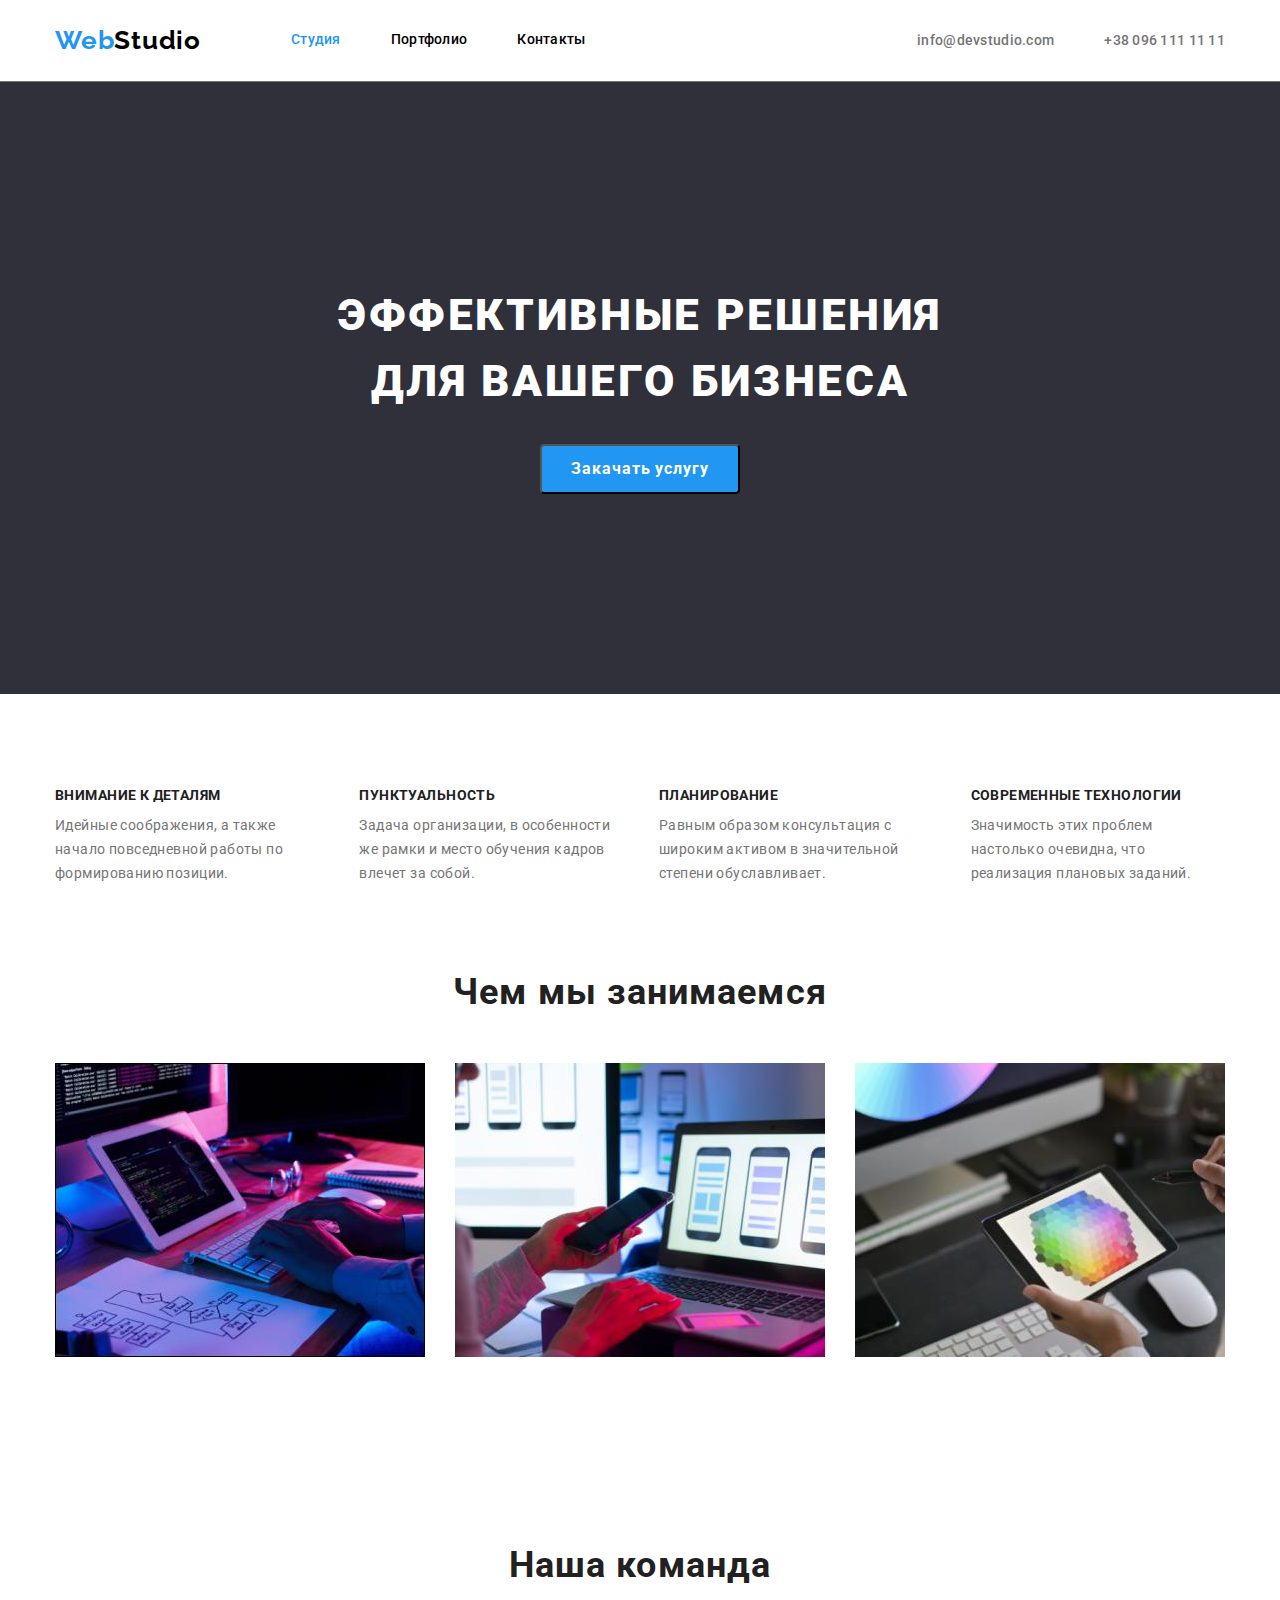
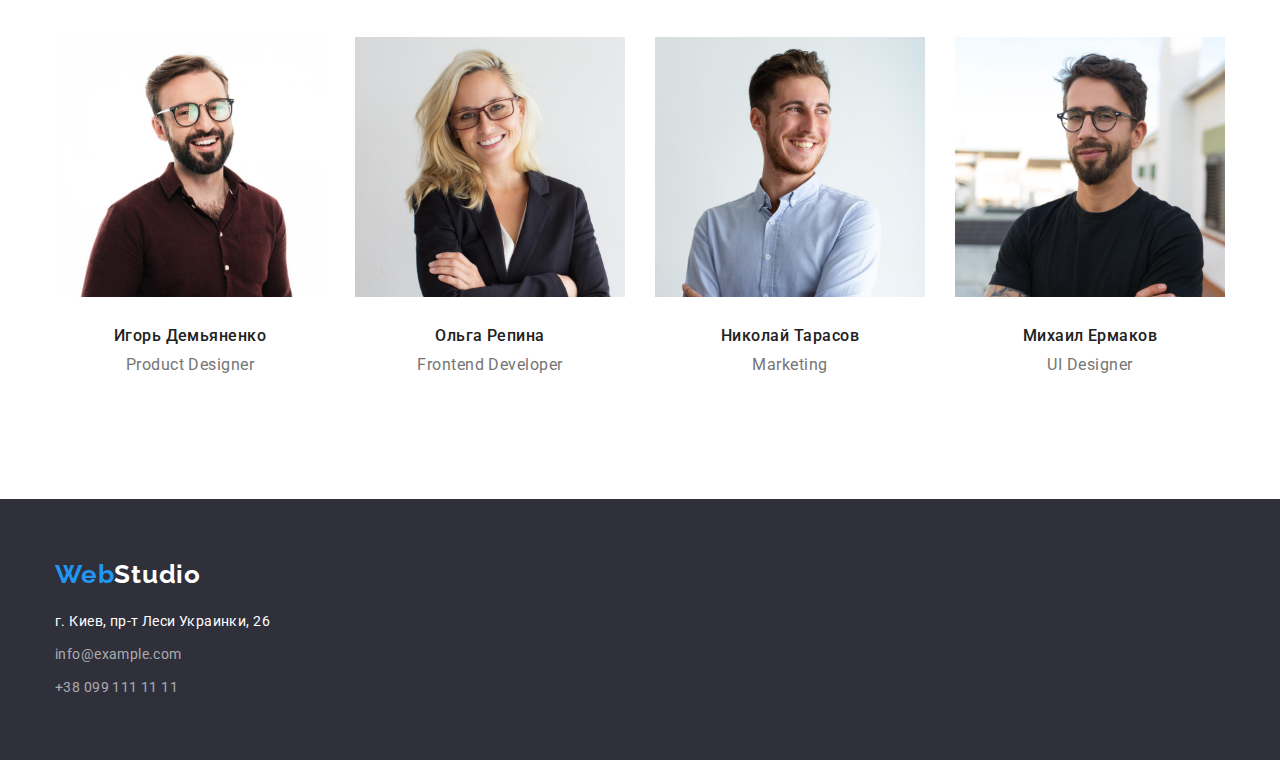
==== index.html @ 2237a31f "4" ====
<!DOCTYPE html>
<html lang="ru">

<head>
    <meta charset="UTF-8">
    <meta http-equiv="X-UA-Compatible" content="IE=edge">
    <meta name="viewport" content="width=device-width, initial-scale=1.0">
    <title>WebStudio</title>
    <link href="https://fonts.googleapis.com/css2?family=Raleway:wght@700&family=Roboto:wght@400;500;700;900&display=swap"
        rel="stylesheet" />
        <link rel="stylesheet" href="https://cdnjs.cloudflare.com/ajax/libs/modern-normalize/1.1.0/modern-normalize.min.css"
            integrity="sha512-wpPYUAdjBVSE4KJnH1VR1HeZfpl1ub8YT/NKx4PuQ5NmX2tKuGu6U/JRp5y+Y8XG2tV+wKQpNHVUX03MfMFn9Q=="
            crossorigin="anonymous" referrerpolicy="no-referrer" />
    <link rel="stylesheet" href="https://cdnjs.cloudflare.com/ajax/libs/modern-normalize/1.0.0/modern-normalize.min.css" />
    <link rel="stylesheet" href="./css/styles.css">
</head>
<body class="body"> 
        <header class="header" > 
            <div class="container header-container">
                <nav class="header-nav">
                        <a class="top-line link"href="/"><span class="top-line-link">Web</span>Studio</a>
                    <ul class=" header-nav list"> 
                        <li class="menu-item">
                            <a class="header-line link" href="">Студия</a>
                        </li>
                        <li class="menu-item">
                            <a class="topline link" href="./portfolio.html">Портфолио</a>
                        </li>
                        <li class="menu-item">
                            <a class="topline link" href="">Контакты</a>
                        </li>
                    </ul>
                </nav>      
                <ul class="list header-connect">
                        <li class="menu-connect">
                        <a class="menu-link link" href="info@devstudio.com">info@devstudio.com</a>
                        </li>
                        <li class="menu-connect">
                        <a class="menu-link link" href="+38 096 111 11 11">+38 096 111 11 11</a>
                        </li>
                </ul>
                    
            </div>
        </header>
<main class="main">
            <section class="hero">
                <div class="container">
                    <h1 class="cap-link "> Эффективные решения для вашего бизнеса </h1>
                    <button class="button-link btn section-button" type="button"> Закачать услугу</button>
                </div>
            </section>
        <section class="main-section">
            <div class="container">
                <ul class="list main-container main-menu ">
                    <li class="menu-main">
                        <h3 class="main-link  main-link-title">Внимание к деталям </h3>
                        <p class="content-link">Идейные соображения, а также начало повседневной работы по формированию позиции.</p>
                    </li>
                    <li class="menu-main">
                        <h3 class="main-link main-link-title">Пунктуальность </h3>
                        <p class="content-link">Задача организации, в особенности же рамки и место обучения кадров влечет за собой.</p>
                    </li>
                    <li class="menu-main">
                        <h3 class="main-link main-link-title">Планирование </h3>
                        <p class="content-link">Равным образом консультация с широким активом в значительной степени обуславливает.</p>
                    </li>
                    <li class="menu-main">
                        <h3 class="main-link main-link-title">Современные технологии </h3>
                        <p class="content-link">Значимость этих проблем настолько очевидна, что реализация плановых заданий.</p>
                    </li>   
                </ul>
        </section>
<section class="igm-section box-section">
    <div class="container">
        <h2 class="mainlink">Чем мы занимаемся</h2>
        <ul class="list mainlink-section">
            <li class="img-section">
                <img src="./img/box1.jpg" alt="Работа на пк" width="370" height="294" />
            </li>
            <li class="img-section">
                <img src="./img/box2.jpg" alt="Работа на ноутбуком" width="370" height="294" />
            </li>
            <li class="img-section">
                <img src="./img/box3.jpg" alt="Работа на планшете" width="370" height="294" />
            </li>
        </ul>
    </div>
</section>
<section class="main-sect">
    <div class="container">
                <h2 class="mainlink">Наша команда</h2>
            <ul class="list mainlink-section">
                <li class="command-section">
                <img src="./img/img.jpg" alt="Игорь Демьяненко" width="270" height="260">
            <div class="command-description">
                    <h3 class="team-link">Игорь Демьяненко</h3>
                    <p class="position-link" lang="en">Product Designer</p>
            </div>
            </li>
            <li class="command-section">
                <img src="./img/img2.jpg" alt="Ольга Репина" width="270" height="260">
                <div class="command-description">
                    <h3 class="team-link">Ольга Репина</h3>
                    <p class="position-link" lang="en">Frontend Developer</p>
                </div>
            </li>
            <li class="command-section">
                <img src="./img/img3.jpg" alt="Николай Тарасов" idth="270" height="260">
                <div class="command-description">
                    <h3 class="team-link">Николай Тарасов</h3>
                    <p class="position-link" lang="en">Marketing</p>
                </div>
            </li>
            <li class="command-section">
                <img src="./img/img4.jpg" alt="Михаил Ермаков" idth="270" height="260">
                <div class="command-description">
                    <h3 class="team-link">Михаил Ермаков</h3>
                    <p class="position-link" lang="en">UI Designer</p>
                </div>
            </li>
        </ul>
    </div>
</section>
</main>
    <footer class="section">
        <div class="container">
                <a class="footer-line link" href="/"><span class="footer-line-link">Web</span>Studio</a>
            <address class="address-link">
                <ul class="list">
                    <li class="footer-main">
                        <a class="adds-link  link" href="https://goo.gl/maps/CdYZC2YpejHEkVu18" target="_blank" rel="noopener noreferrer">г. Киев, пр-т Леси Украинки, 26</a>
                    </li>
                    <li class="footer-main">
                        <a class="add-link  link" href="mailto:info@example.com">info@example.com </a>
                    </li>
                    <li class="footer-main">
                        <a class="add-link  link" href="tel:+380991111111">+38 099 111 11 11</a>
                    </li>
                </ul>
            </address>
        </div>
    <footer>
</body>

</html>
---- css/styles.css ----
.body {
  font-family: "Roboto", sans-serif;
  color: #757575;
}
* {
  box-sizing: border-box;
}
.container {
  width: 1200px;
  padding-left: 15px;
  padding-right: 15px;
  margin: 0 auto;
  border: 20px;
}

.list {
  list-style: none;
}
.link {
  text-decoration: none;
}

:root {
  --header-color: #000000;
  --primary-text-color: #ffffff;
  --second-text-color: #212121;
  --accent-color: #2196f3;
}
p,
h1,
h2,
h3,
h4,
h5,
h6 {
  margin: 0;
}
ul {
  margin: 0;
  padding: 0;
}

button {
  cursor: pointer;
}
img {
  display: block;
}

/*--------------------- header-------------------- */
.header {
  padding-top: 25px;
  padding-bottom: 25px;
}
.header-container {
  display: flex;
}

.header-connect {
  display: flex;
  margin-left: auto;
  align-items: center;
}
.header-nav {
  display: flex;
  align-items: center;
}
.menu-item:not(:last-child) {
  margin-right: 50px;
}
.menu-connect:not(:last-child) {
  margin-right: 50px;
}

.top-line-link {
  color: #2196f3;
}
.top-line {
  color: var(--header-color);
  font-family: Raleway;
  font-weight: bold;
  font-size: 26px;
  line-height: 1.19;
  letter-spacing: 0.03em;
  margin-right: 90px;
}
.header-line {
  display: flex;
}
.header-line {
  font-weight: 500;
  font-size: 14px;
  line-height: 1.14;
  letter-spacing: 0.02em;
  color: var(--accent-color);
}
.topline {
  display: flex;
}
.topline {
  color: var(--header-color);
  font-weight: 500;
  font-size: 14px;
  line-height: 1.14;
  letter-spacing: 0.02em;
}

.topline:hover,
.topline:focus {
  color: var(--accent-color);
}
.menu-link {
  font-style: normal;
  font-weight: 500;
  font-size: 14px;
  line-height: 1.14px;
  letter-spacing: 0.02em;
  color: #757575;
}
.menu-link:hover,
.menu-link:focus {
  color: var(--accent-color);
}
/*------------------ main---------------------------*/
.hero {
  padding-top: 200px;
  padding-bottom: 200px;
  background-color: #2f303a;
}
.cap-link {
  margin: 0 auto;
  width: 696px;
  font-style: normal;
  font-weight: 900;
  font-size: 44px;
  line-height: 1.5;
  letter-spacing: 0.06em;
  text-transform: uppercase;
  color: var(--primary-text-color);
  text-align: center;
}
.button-link {
  font-weight: bold;
  font-size: 16px;
  line-height: 1.87;
  letter-spacing: 0.06em;
  color: var(--primary-text-color);
}
.button-link {
  width: 200px;
  height: 50px;
  border-radius: 4px;
}
.button-link {
  display: block;
  margin: 0 auto;
  margin-top: 30px;
}
.btn {
  background-color: #2196f3;
}


.box-section {
  padding-top: 86px;
  padding-bottom: 94px;
}

.mainlink-section {
  display: flex;
  flex-wrap: wrap;
  margin-left: -30px;
  margin-top: -30px;
}
.command-section {
  margin-left: 30px;
  margin-top: 30px;
}
.img-section {
  flex-basis: calc((100% - 3 * 30) / 3);
  margin-left: 30px;
  margin-top: 30px;
}
.main-section {
  padding-top: 94px;
}
.main-menu {
  display: flex;
}
.menu-main:not(:last-child) {
  margin-right: 30px;
}
.main-link-title {
  margin-bottom: 10px;
}
.main-link {
  font-weight: bold;
  font-size: 14px;
  line-height: 1.14;
  letter-spacing: 0.03em;
  text-transform: uppercase;
  color: #212121;
}
.mainlink {
  margin-bottom: 50px;
}

.content-link {
  font-weight: normal;
  font-size: 14px;
  line-height: 1.71;
  letter-spacing: 0.03em;
  color: #757575;
}
.main-sect {
  padding-top: 94px;
  padding-bottom: 94px;
}

.mainlink {
  font-weight: bold;
  font-size: 36px;
  line-height: 1.16;
  letter-spacing: 0.03em;
  color: #212121;
  text-align: center;
}
.team-link {
  font-weight: 500;
  font-size: 16px;
  line-height: 1.18;
  letter-spacing: 0.03em;
  color: var(--second-text-color);
  text-align: center;
}
.team-link {
  padding-bottom: 10px;
}
.command-description {
  padding-top: 30px;
  padding-bottom: 30px;
}

.position-link {
  font-size: 16px;
  line-height: 1.18;
  letter-spacing: 0.03em;
  color: #757575;
  text-align: center;
}


/*-------------- foote------------- */
.section {
  padding-top: 60px;
  padding-bottom: 60px;
  background-color: #2F303A;
}

.footer-line {
  display: block;
  margin-bottom: 20px;
}
.footer-main:not(:last-child) {
  margin-bottom: 9px;
}
.footer-line {
  color: var(--primary-text-color);
  font-family: Raleway;
  font-weight: bold;
  font-size: 26px;
  line-height: 1.19;
  letter-spacing: 0.03em;
}
.footer-line-link {
  color: var(--accent-color);
}
.address-link {
  font-style: normal;
}
.adds-link {
  font-weight: normal;
  font-size: 14px;
  line-height: 1.71;
  letter-spacing: 0.03em;
  color: var(--primary-text-color);
}
.add-link {
  font-weight: normal;
  font-size: 14px;
  line-height: 1.71;
  letter-spacing: 0.03em;
  color: rgba(255, 255, 255, 0.6);
}
.adds-link:hover,
.adds-link:focus {
  color: var(--accent-color);
}
.add-link:hover,
.add-link:focus {
  color: var(--accent-color);
}


/*----------------- portfolio----------------------------- */

/*------------------- head-------------------------- */
.head-link {
  margin-right: 93px;
}
.hea-link {
  margin-right: 50px;
}
.list {
  list-style: none;
}
.link {
  text-decoration: none;
}
.header {
  border-bottom: 1px solid;
  background-color: var(--primary-text-color);
}

.head-link {
  font-family: Raleway;
  font-weight: bold;
  font-size: 26px;
  line-height: 1.19;
  letter-spacing: 0.03em;
  color: var(--header-color);
}
.headlink {
  color: var(--accent-color);
}
.nav-link {
  font-weight: 500;
  font-size: 14px;
  line-height: 1.14;
  letter-spacing: 0.02em;
  color: var(--second-text-color);
}
.navlink {
  font-weight: 500;
  font-size: 14px;
  line-height: 1.14;
  letter-spacing: 0.02em;
  color: var(--accent-color);
}
.hea-link {
  font-weight: 500;
  font-size: 14px;
  line-height: 1.14;
  letter-spacing: 0.02em;
  color: #757575;
}
.nav-link:hover,
.nav-link:focus {
  color: var(--accent-color);
}
.hea-link:hover,
.hea-link :focus {
  color: var(--accent-color);
}
.but-link {
  font-weight: 500;
  font-size: 16px;
  line-height: 1.62;
  letter-spacing: 0.03em;
  color: var(--second-text-color);
}
.btt {
  background-color: #f5f4fa;
  
}

.btt:hover,
.btt:focus {
  color: var(--primary-text-color);
  background-color: var(--accent-color);
}
/*------------------ main----------------- */
.botton-section {
  padding-top: 94px;
  padding-bottom: 94px;
}
.menu-button {
  display: flex;
  justify-content: center;
  margin-bottom: 50px;
}

.menu-button :not(:last-child ) {
  margin-right: 8px;
}
.but-link-1 {
  padding-top : 6px;
  padding-bottom: 6px;
  padding-left: 24px;
  padding-right: 24px;
  border-radius: 4px;
  border: 0;
}
.but-link-2 {
  padding-top: 6px;
  padding-bottom: 6px;
  padding-left: 22px;
  padding-right: 22px;
  border-radius: 4px;
  border: 0;
}
.but-link-3 {
  padding-top: 6px;
  padding-bottom: 6px;
  padding-left: 30px;
  padding-right: 30px;
  border-radius: 4px;
  border: 0;
  
}
.but-link-4 {
  padding-top: 6px;
  padding-bottom: 6px;
  padding-left: 22px;
  padding-right: 22px;
  border-radius: 4px;
  border: 0;
}
.but-link-5 {
  padding-top: 6px;
  padding-bottom: 6px;
  padding-left: 22px; 
  padding-right: 22px; 
  border-radius: 4px;
  border: 0;
}
.main-link-port {
  font-weight: bold;
  font-size: 18px;
  line-height: 2;
  letter-spacing: 0.06em;
  color: var(--second-text-color);
}

.direct-link {
  font-weight: normal;
  font-size: 16px;
  line-height: 1.87;
  letter-spacing: 0.03em;
  color: #757575;
}

.img-section-item {
  display: flex;
  flex-wrap: wrap;
  margin-left: -30px;
  margin-top: -30px;
}
/* .img-section-item{
  margin-top: 34px;
} */
.masters-item {
  flex-basis: calc((100% - 3 * 30) / 3);
  margin-left: 30px;
  margin-top: 30px;
}
.img-description {
  padding-top: 20px;
  padding-bottom: 20px;
  padding-left: 24px;
  padding-right: 24px;
  border-right: 30px;
  border-left: 30px;
  border-bottom: 30px;
  

/* -----------------footer -----------------*/
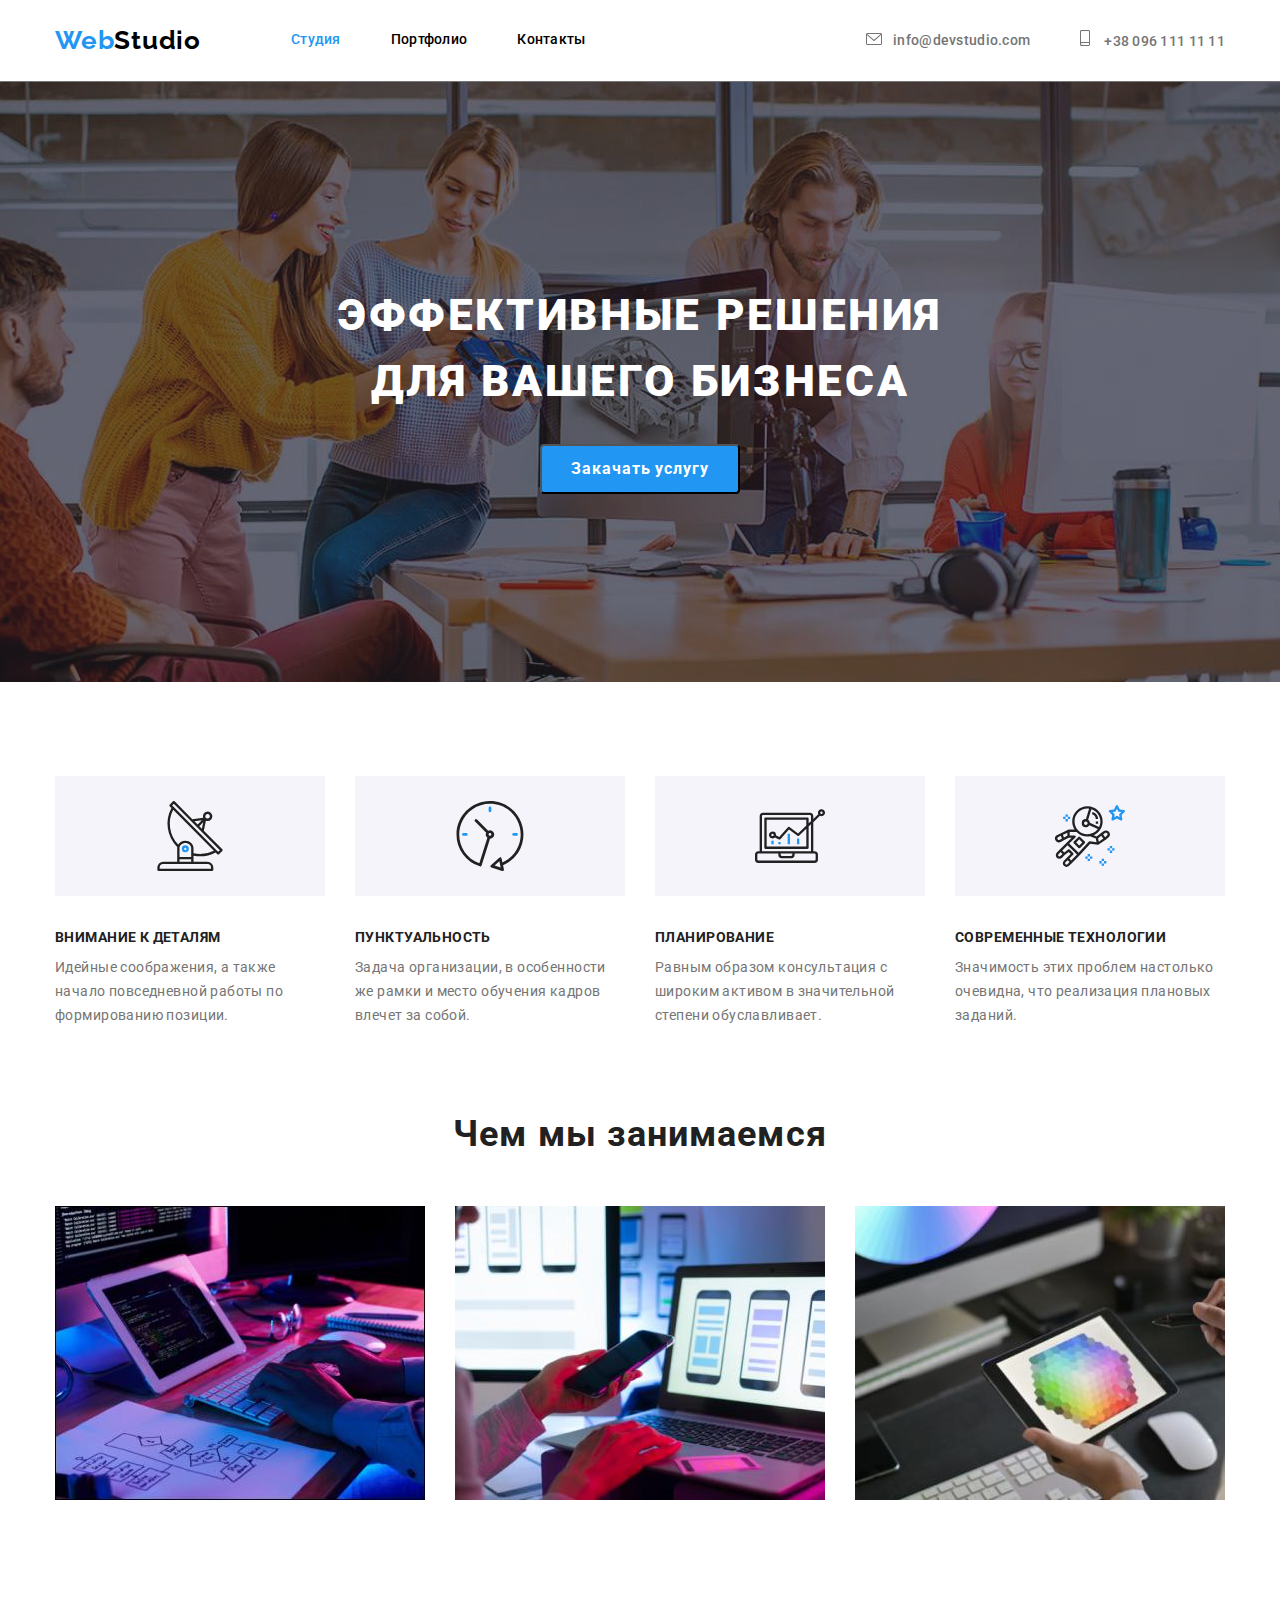
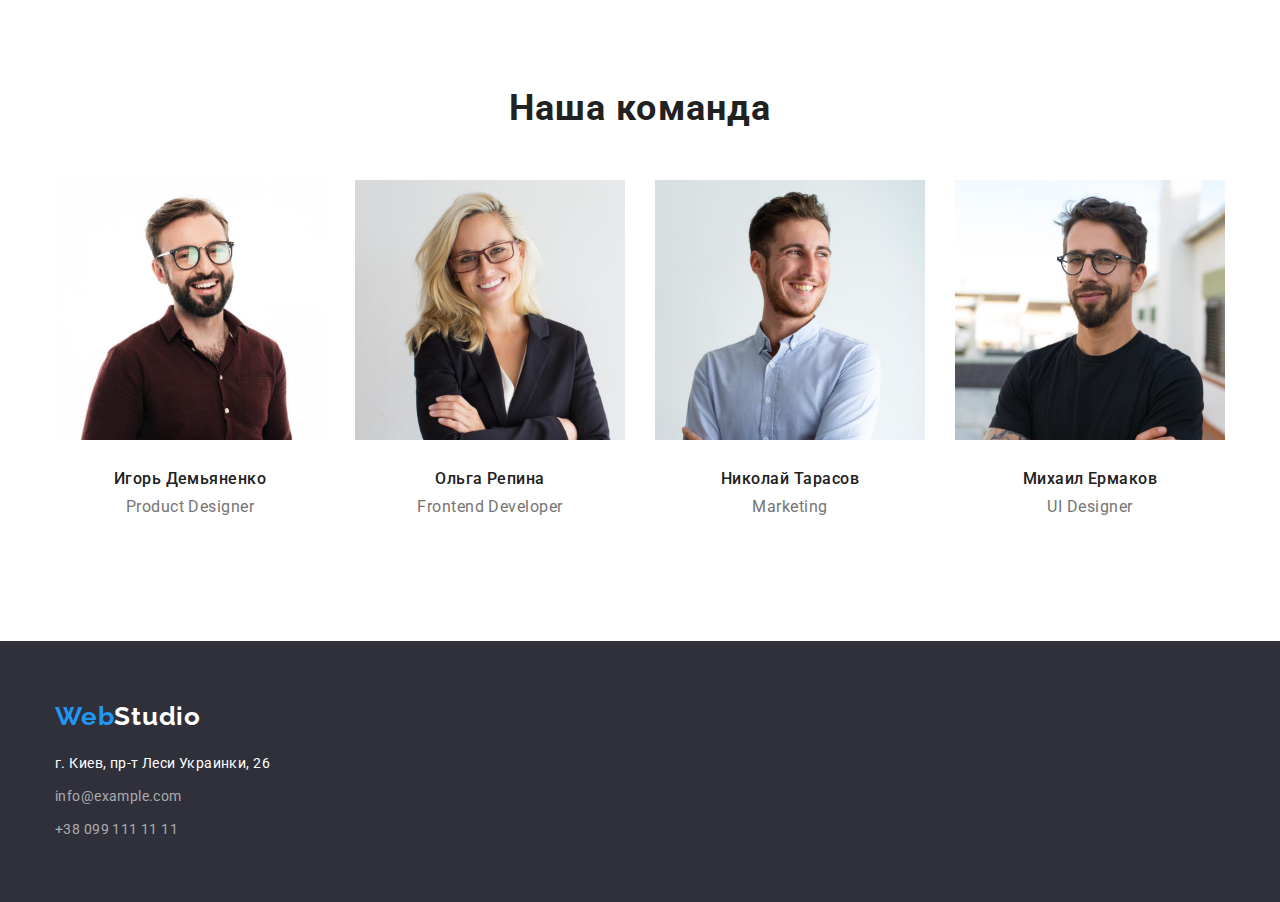
==== commit 00b5d08a: "Добавлены иконки" ====
--- a/index.html
+++ b/index.html
@@ -32,18 +32,27 @@
                     </ul>
                 </nav>      
                 <ul class="list header-connect">
-                        <li class="menu-connect">
-                        <a class="menu-link link" href="info@devstudio.com">info@devstudio.com</a>
-                        </li>
-                        <li class="menu-connect">
+                    <li class="menu-connect">
+                        <svg class="envelope" fill="#757575" xmlns="http://www.w3.org/2000/svg">
+                            <path class="letter"
+                                d="M14.5 0h-13C.673 0 0 .673 0 1.5v9c0 .827.673 1.5 1.5 1.5h13c.827 0 1.5-.673 1.5-1.5v-9c0-.827-.673-1.5-1.5-1.5Zm0 1c.068 0 .133.014.192.039L8 6.839l-6.692-5.8A.498.498 0 0 1 1.5 1h13Zm0 10h-13a.5.5 0 0 1-.5-.5V2.095l6.672 5.783a.5.5 0 0 0 .656 0L15 2.095V10.5a.5.5 0 0 1-.5.5Z"/>
+                        </svg>
+                        <a class="menu-link link" href="info@devstudio.com">info@devstudio.com </a>
+                    </li>
+                    <li class="menu-connect">
+                        <svg class="smartphone"  fill="#757575" xmlns="http://www.w3.org/2000/svg">
+                            <path class="letter"
+                                d="M8.5 0h-7C.673 0 0 .673 0 1.5v13c0 .827.673 1.5 1.5 1.5h7c.827 0 1.5-.673 1.5-1.5v-13C10 .673 9.327 0 8.5 0Zm-7 1h7a.5.5 0 0 1 .5.5V12H1V1.5a.5.5 0 0 1 .5-.5Zm7 14h-7a.5.5 0 0 1-.5-.5V13h8v1.5a.5.5 0 0 1-.5.5Z"/>
+                            <path d="M2.354 13.739a.445.445 0 0 1 0 .66.525.525 0 0 1-.708 0 .445.445 0 0 1 0-.66.525.525 0 0 1 .708 0Z" />
+                        </svg>
                         <a class="menu-link link" href="+38 096 111 11 11">+38 096 111 11 11</a>
-                        </li>
+                    </li>
                 </ul>
                     
             </div>
         </header>
 <main class="main">
-            <section class="hero">
+            <section class="hero overlay ">
                 <div class="container">
                     <h1 class="cap-link "> Эффективные решения для вашего бизнеса </h1>
                     <button class="button-link btn section-button" type="button"> Закачать услугу</button>
@@ -53,18 +62,29 @@
             <div class="container">
                 <ul class="list main-container main-menu ">
                     <li class="menu-main">
+                        <svg class="antenna" width="70" height="70" fill="none" xmlns="http://www.w3.org/2000/svg">
+                            <path
+                                d="m67.316 48.339-18.47-18.605 2.05-10.097a4.655 4.655 0 0 0 1.66.319h.014a4.723 4.723 0 1 0-4.394-3.14l-10.85 1.325L19.628.35a1.166 1.166 0 0 0-.824-.35c-.306.002-.6.124-.817.34L14.68 3.63a1.167 1.167 0 0 0 0 1.65l1.78 1.805a32.686 32.686 0 0 0 5.511 38.638c.094.09.202.161.32.213a6.77 6.77 0 0 0-.114 1.197v13.534h-14A5.84 5.84 0 0 0 2.342 66.5v2.333c0 .645.523 1.167 1.167 1.167h53.667c.644 0 1.166-.522 1.166-1.167V66.5a5.84 5.84 0 0 0-5.833-5.833h-14v-5.998c2.193.46 4.428.694 6.669.7a32.483 32.483 0 0 0 15.4-3.901l1.79 1.8c.216.221.513.347.823.35.306-.002.6-.124.817-.34l3.308-3.29a1.167 1.167 0 0 0 0-1.65ZM50.925 13.635a2.333 2.333 0 1 1 1.645 3.987h-.008a2.333 2.333 0 0 1-1.633-3.987h-.004ZM48.178 21.3l-1.309 6.444-2.571-2.587 3.88-3.857Zm-1.325-1.973-4.2 4.176-3.25-3.267 7.45-.909ZM52.509 63a3.5 3.5 0 0 1 3.5 3.5v1.167H4.676V66.5a3.5 3.5 0 0 1 3.5-3.5h44.333Zm-16.333-4.667v2.334H24.509v-2.334h11.667ZM24.509 56v-8.867c0-2.83 2.617-5.133 5.833-5.133 3.217 0 5.834 2.303 5.834 5.133V56H24.509Zm14-3.71v-5.157c0-4.117-3.663-7.466-8.167-7.466a8.312 8.312 0 0 0-7.177 3.907A30.34 30.34 0 0 1 18.18 8.82l40.692 40.925a30.233 30.233 0 0 1-20.363 2.544Zm24.695-1.496-1.644-1.653L18.792 6.116l-1.65-1.655 1.65-1.645L36.15 20.272c.008 0 .013.015.021.021l28.688 28.856-1.655 1.645Z"
+                                fill="#212121" />
+                            <path
+                                d="M30.353 44.333h-.01a3.5 3.5 0 0 0-.011 7h.01a3.5 3.5 0 1 0 .01-7Zm.816 4.328a1.167 1.167 0 1 1-.827-1.994 1.166 1.166 0 0 1 .817 1.993h.01Z"
+                                fill="#2196F3" />
+                        </svg>
                         <h3 class="main-link  main-link-title">Внимание к деталям </h3>
                         <p class="content-link">Идейные соображения, а также начало повседневной работы по формированию позиции.</p>
                     </li>
                     <li class="menu-main">
+                        <svg class="clock" width="70" height="70" fill="none" xmlns="http://www.w3.org/2000/svg"><g clip-path="url(#a)"><path d="M68.461 33.471C68.458 14.982 53.466-.004 34.975 0 16.485.004 1.5 14.996 1.504 33.486A33.479 33.479 0 0 0 24.799 65.37c.133.042.27.063.41.063.263 0 .521-.071.748-.205.296-.175.516-.453.62-.78l8.454-26.797a4.184 4.184 0 1 0-1.837-7.95L22.025 18.53a1.395 1.395 0 0 0-1.972 1.973l11.163 11.176a4.104 4.104 0 0 0 1.173 5.051l-8.055 25.535C8.414 56.4.262 38.74 6.126 22.82 11.991 6.9 29.65-1.252 45.571 4.613c15.92 5.864 24.072 23.524 18.207 39.444A30.72 30.72 0 0 1 47.455 61.5l-.87-4.1a1.394 1.394 0 0 0-2.294-.752l-8.393 7.494a1.394 1.394 0 0 0 .505 2.372l10.716 3.42a1.394 1.394 0 0 0 1.791-1.619l-.855-4.022a33.37 33.37 0 0 0 20.406-30.82Zm-33.478-1.394a1.395 1.395 0 1 1 0 2.79 1.395 1.395 0 0 1 0-2.79Zm4.594 32.515 4.778-4.262 1.319 6.213-6.097-1.951Z" fill="#212121"/><path d="M33.588 6.967v2.79a1.395 1.395 0 1 0 2.79 0v-2.79a1.395 1.395 0 0 0-2.79 0ZM8.479 32.077a1.395 1.395 0 0 0 0 2.79h2.79a1.395 1.395 0 1 0 0-2.79h-2.79ZM61.487 34.867a1.395 1.395 0 1 0 0-2.79h-2.79a1.395 1.395 0 0 0 0 2.79h2.79Z" fill="#2196F3"/></g><defs><clipPath id="a"><path fill="#fff" d="M0 0h70v70H0z"/></clipPath></defs></svg>
                         <h3 class="main-link main-link-title">Пунктуальность </h3>
                         <p class="content-link">Задача организации, в особенности же рамки и место обучения кадров влечет за собой.</p>
                     </li>
                     <li class="menu-main">
+                        <svg class="diagram" width="70" height="70" fill="none" xmlns="http://www.w3.org/2000/svg"><g clip-path="url(#a)"><path d="M32.65 32.735h2.332V43.23H32.65V32.735ZM41.978 37.4h2.332v5.83h-2.332V37.4ZM23.321 40.898h2.332v2.332h-2.332v-2.332ZM16.325 39.731h2.332v3.498h-2.332v-3.498Z" fill="#2196F3"/><path d="M3.498 61.886h55.97a3.498 3.498 0 0 0 3.499-3.498v-4.664a3.498 3.498 0 0 0-3.498-3.498h-1.166v-29.08l6.623-6.274a3.518 3.518 0 1 0-1.633-1.668l-4.99 4.73v-2.69a3.498 3.498 0 0 0-3.498-3.498H8.162a3.498 3.498 0 0 0-3.498 3.498v34.982H3.498A3.498 3.498 0 0 0 0 53.724v4.664a3.498 3.498 0 0 0 3.498 3.498ZM66.465 10.58a1.166 1.166 0 1 1 0 2.332 1.166 1.166 0 0 1 0-2.332ZM6.996 15.244c0-.644.522-1.166 1.166-1.166h46.643c.644 0 1.166.522 1.166 1.166v4.897l-2.332 2.216v-4.78c0-.645-.523-1.167-1.167-1.167H10.495c-.644 0-1.167.522-1.167 1.166v29.152c0 .644.523 1.166 1.167 1.166h41.977c.645 0 1.167-.522 1.167-1.166V25.565l2.332-2.21v26.87H6.996v-34.98Zm10.495 15.159a3.498 3.498 0 1 0 2.422 6.012l4.053 2.034c.471.235 1.042.125 1.392-.268l8.616-9.694 8.47 6.347c.455.34 1.089.304 1.501-.086l7.361-6.973v17.787H11.661v-26.82h39.645v5.82l-8.25 7.813-8.54-6.403a1.167 1.167 0 0 0-1.572.157l-8.734 9.828-3.265-1.633c.023-.14.038-.281.044-.423a3.498 3.498 0 0 0-3.498-3.498Zm1.166 3.498a1.166 1.166 0 1 1-2.332 0 1.166 1.166 0 0 1 2.332 0Zm6.996 18.657h11.66v1.166c0 .644-.521 1.166-1.165 1.166h-9.329a1.166 1.166 0 0 1-1.166-1.166v-1.166Zm-23.32 1.166c0-.644.521-1.166 1.165-1.166h19.823v1.166a3.498 3.498 0 0 0 3.498 3.498h9.329a3.498 3.498 0 0 0 3.498-3.498v-1.166h19.823c.644 0 1.166.522 1.166 1.166v4.664c0 .644-.522 1.166-1.166 1.166H3.499a1.166 1.166 0 0 1-1.167-1.166v-4.664Z" fill="#212121"/></g><defs><clipPath id="a"><path fill="#fff" d="M0 0h70v70H0z"/></clipPath></defs></svg>
                         <h3 class="main-link main-link-title">Планирование </h3>
                         <p class="content-link">Равным образом консультация с широким активом в значительной степени обуславливает.</p>
                     </li>
                     <li class="menu-main">
+                        <svg class="astronaut" width="70" height="70" fill="none" xmlns="http://www.w3.org/2000/svg"><path d="M69.943 9.896a1.168 1.168 0 0 0-.941-.793l-4.18-.608-1.87-3.787c-.391-.798-1.7-.798-2.091 0l-1.87 3.787-4.18.608a1.167 1.167 0 0 0-.648 1.99l3.026 2.948-.714 4.162c-.075.438.105.88.463 1.142.363.263.837.296 1.23.088l3.738-1.966 3.738 1.966a1.168 1.168 0 0 0 1.693-1.23l-.714-4.162 3.025-2.949a1.17 1.17 0 0 0 .295-1.196ZM64.556 12.8c-.275.267-.4.655-.335 1.033l.417 2.437-2.188-1.15a1.165 1.165 0 0 0-1.088 0l-2.188 1.15.417-2.437a1.168 1.168 0 0 0-.334-1.033l-1.773-1.727 2.448-.355c.38-.055.708-.294.879-.639l1.094-2.216 1.094 2.216c.17.345.498.584.879.639l2.448.355-1.77 1.727ZM57.167 44.892h-2.333v2.334h2.333v-2.334ZM57.167 49.56h-2.333v2.332h2.333V49.56ZM59.5 47.226h-2.333v2.333H59.5v-2.333ZM54.834 47.226H52.5v2.333h2.334v-2.333ZM49 57.726h-2.333v2.333H49v-2.333ZM49 62.393h-2.333v2.333H49v-2.333ZM51.334 60.06H49v2.333h2.334v-2.334ZM46.667 60.06h-2.334v2.333h2.334v-2.334ZM35 53.06h-2.333v2.333H35v-2.334ZM35 57.726h-2.333v2.333H35v-2.333ZM37.333 55.392H35v2.334h2.333v-2.334ZM32.667 55.392h-2.334v2.334h2.334v-2.334ZM12.833 13.392H10.5v2.333h2.333v-2.333ZM12.833 18.059H10.5v2.333h2.333V18.06ZM15.166 15.725h-2.333v2.334h2.333v-2.334ZM10.5 15.725H8.166v2.334H10.5v-2.334Z" fill="#2196F3"/><path d="M54.063 30.974a3.88 3.88 0 0 0-2.599-1.541 3.886 3.886 0 0 0-2.93.77L45.794 32.3l-.001.002-4.151 3.1-2.97-1.184c5.296-2.376 8.998-7.674 8.998-13.825 0-8.363-6.83-15.167-15.227-15.167s-15.228 6.804-15.228 15.167c0 3.031.907 5.85 2.45 8.222l-6.046-.053h-.01c-.019 0-.034.01-.051.01a1.14 1.14 0 0 0-.34.069c-.028.01-.057.016-.084.029-.014.006-.028.007-.042.014l-7.072 3.491c-.001 0-.003 0-.003.002l-4.141 1.991a.905.905 0 0 0-.138.077A3.895 3.895 0 0 0 .43 39.268a3.884 3.884 0 0 0 2.31 1.944 3.891 3.891 0 0 0 3.016-.281l3.036-1.614 4.952-2.558 2.968-.017L4.808 48.588c0 .002-.002.002-.003.003l-2.928 2.916a3.607 3.607 0 0 0-1.073 2.577 3.647 3.647 0 0 0 3.652 3.64c.936 0 1.869-.355 2.582-1.062l2.875-2.863 3.808-2.843 1.97 1.962-3.853 3.837-.004.002-2.928 2.917a3.607 3.607 0 0 0-1.073 2.576c0 .973.38 1.889 1.073 2.579a3.65 3.65 0 0 0 2.58 1.061c.935 0 1.87-.354 2.582-1.061l2.93-2.917 4.686-4.667.002-.003 2.21-2.188-.01-.008c.015-.014.035-.019.049-.034l11.3-12.377 7.593 1.08c.055.008.11.012.165.012.14 0 .277-.034.41-.084.038-.014.071-.033.108-.051.042-.021.086-.033.126-.06l7.029-4.666c.026-.018.04-.046.064-.065.028-.022.063-.031.089-.056l2.78-2.605a3.892 3.892 0 0 0 .465-5.166ZM4.66 38.872a1.56 1.56 0 0 1-1.221.113 1.565 1.565 0 0 1-.465-2.755l2.874-1.383.692 2.022.29.85-2.17 1.153Zm7.65-3.998-3.387 1.75-.558-1.633-.402-1.174 4.434-2.189-.087 3.246Zm33.03-14.482c0 2.009-.48 3.904-1.31 5.599l-9.147-4.155a4.07 4.07 0 0 0-1.724-3.035l3.203-10.633c5.2 1.655 8.978 6.507 8.978 12.224Zm-25.788 0c0-7.076 5.784-12.834 12.894-12.834.553 0 1.094.047 1.63.115L30.943 18.07c-.042 0-.081-.013-.125-.013a4.094 4.094 0 0 0-4.096 4.084 4.095 4.095 0 0 0 4.096 4.083c1.52 0 2.832-.838 3.54-2.066l8.45 3.838c-2.352 3.165-6.114 5.228-10.362 5.228-7.11 0-12.894-5.757-12.894-12.833Zm13.03 1.75c0 .965-.792 1.75-1.764 1.75a1.759 1.759 0 0 1-1.762-1.75c0-.965.79-1.75 1.762-1.75s1.763.785 1.763 1.75ZM5.391 55.007a1.33 1.33 0 0 1-1.87.002 1.3 1.3 0 0 1 0-1.847l2.105-2.097L7.49 52.92l-2.097 2.088Zm7.03 8.167a1.33 1.33 0 0 1-1.87.002 1.299 1.299 0 0 1 0-1.847l2.106-2.098.88.876.983.978-2.099 2.09Zm7.616-7.588-.003.003-3.86 3.85-.882-.877-.982-.977 3.857-3.84v-.001l.004-.002c.087-.088.142-.193.196-.297.015-.03.044-.056.057-.087.036-.09.042-.187.056-.281.007-.054.03-.104.03-.16 0-.077-.028-.153-.044-.23-.014-.07-.014-.141-.041-.209a1.166 1.166 0 0 0-.2-.301c-.022-.026-.03-.058-.054-.083h-.002s0-.003-.002-.005l-3.515-3.5c-.037-.037-.085-.052-.127-.084a1.122 1.122 0 0 0-.19-.126 1.091 1.091 0 0 0-.204-.07 1.134 1.134 0 0 0-.226-.044 1.142 1.142 0 0 0-.209.01c-.078.01-.151.02-.227.045-.074.023-.139.06-.206.098-.044.024-.093.033-.133.063l-3.88 2.896-1.97-1.963 5.248-5.22 9.538 9.382-2.029 2.01Zm14.917-15.349c-.034-.005-.066.008-.1.006a1.148 1.148 0 0 0-.252.015 1.081 1.081 0 0 0-.404.15c-.065.04-.124.081-.181.134-.028.024-.062.036-.088.064L23.653 51.862l-9.468-9.311 6.197-6.165a1.168 1.168 0 0 0-.83-1.993l-4.854.028.061-3.516 6.79.058a15.2 15.2 0 0 0 10.897 4.596c.957 0 1.89-.1 2.799-.268.087.07.174.14.283.185l5.272 2.1.333 1.659.39 1.937-6.569-.935Zm8.84.39-.685-3.408 3.164-2.363.828 1.1 1.242 1.649-4.55 3.022Zm8.21-6.193-1.832 1.717-2.037-2.704 1.818-1.394c.34-.261.768-.368 1.188-.313.422.06.796.28 1.05.622a1.562 1.562 0 0 1-.187 2.072Z" fill="#212121"/><path d="m29.755 40.565-4.688-4.667a1.166 1.166 0 0 0-1.646 0l-4.687 4.667a1.172 1.172 0 0 0 0 1.654l4.686 4.667a1.166 1.166 0 0 0 1.647 0l4.688-4.667a1.167 1.167 0 0 0 0-1.654Zm-5.51 3.848-3.034-3.02 3.033-3.021 3.035 3.02-3.035 3.02ZM37.547 11.092l-.564 2.266c.156.039 3.801.988 3.801 4.7h2.334c0-4.412-3.644-6.486-5.571-6.966ZM43.118 20.392h-2.334v2.333h2.334v-2.333Z" fill="#212121"/></svg>
                         <h3 class="main-link main-link-title">Современные технологии </h3>
                         <p class="content-link">Значимость этих проблем настолько очевидна, что реализация плановых заданий.</p>
                     </li>   
--- a/css/styles.css
+++ b/css/styles.css
@@ -109,6 +109,7 @@
 .topline:focus {
   color: var(--accent-color);
 }
+
 .menu-link {
   font-style: normal;
   font-weight: 500;
@@ -117,16 +118,51 @@
   letter-spacing: 0.02em;
   color: #757575;
 }
+
+.envelope:hover .letter {
+  fill: #2196f3;
+}
+.envelope {
+  width: 16px;
+  height: 12px;
+  margin-right: 7px;
+}
+.smartphone:hover .letter  {
+  fill: #2196f3;
+}
+.smartphone {
+  width: 10px; 
+  height: 16px;
+  margin-right: 10px;
+}
+  
+
+
 .menu-link:hover,
 .menu-link:focus {
-  color: var(--accent-color);
+  color: var(--accent-color); 
 }
 /*------------------ main---------------------------*/
 .hero {
   padding-top: 200px;
   padding-bottom: 200px;
-  background-color: #2f303a;
-}
+  background: rgba(47, 48, 58, 0.4);
+  
+}
+.overlay{
+  max-width: 1600px;
+  height: 600px;
+  margin-left: auto;
+  margin-right: auto;
+  background-position: center;
+  background-size: cover;
+  background-image: linear-gradient(
+        rgba(47, 48, 58, 0.4),
+      rgba(47, 48, 58, 0.4)
+),url(../img/Команда.jpg)
+
+}
+
 .cap-link {
   margin: 0 auto;
   width: 696px;
@@ -190,6 +226,39 @@
 .menu-main:not(:last-child) {
   margin-right: 30px;
 }
+.antenna {
+  padding-left: 100px;
+  padding-top: 25px;
+  width: 270px; 
+  height: 120px;
+  background: #f5f4fa;
+  margin-bottom: 30px;
+}
+.clock {
+  padding-left: 100px;
+  padding-top: 25px;
+  width: 270px;
+  height: 120px;
+  background: #f5f4fa;
+  margin-bottom: 30px;
+}
+.diagram {
+  padding-left: 100px;
+  padding-top: 25px;
+  width: 270px;
+  height: 120px;
+  background: #f5f4fa;
+  margin-bottom: 30px;
+}
+.astronaut {
+padding-left: 100px;
+padding-top: 25px;
+width: 270px;
+height: 120px;
+background: #f5f4fa;
+margin-bottom: 30px;
+}
+
 .main-link-title {
   margin-bottom: 10px;
 }
